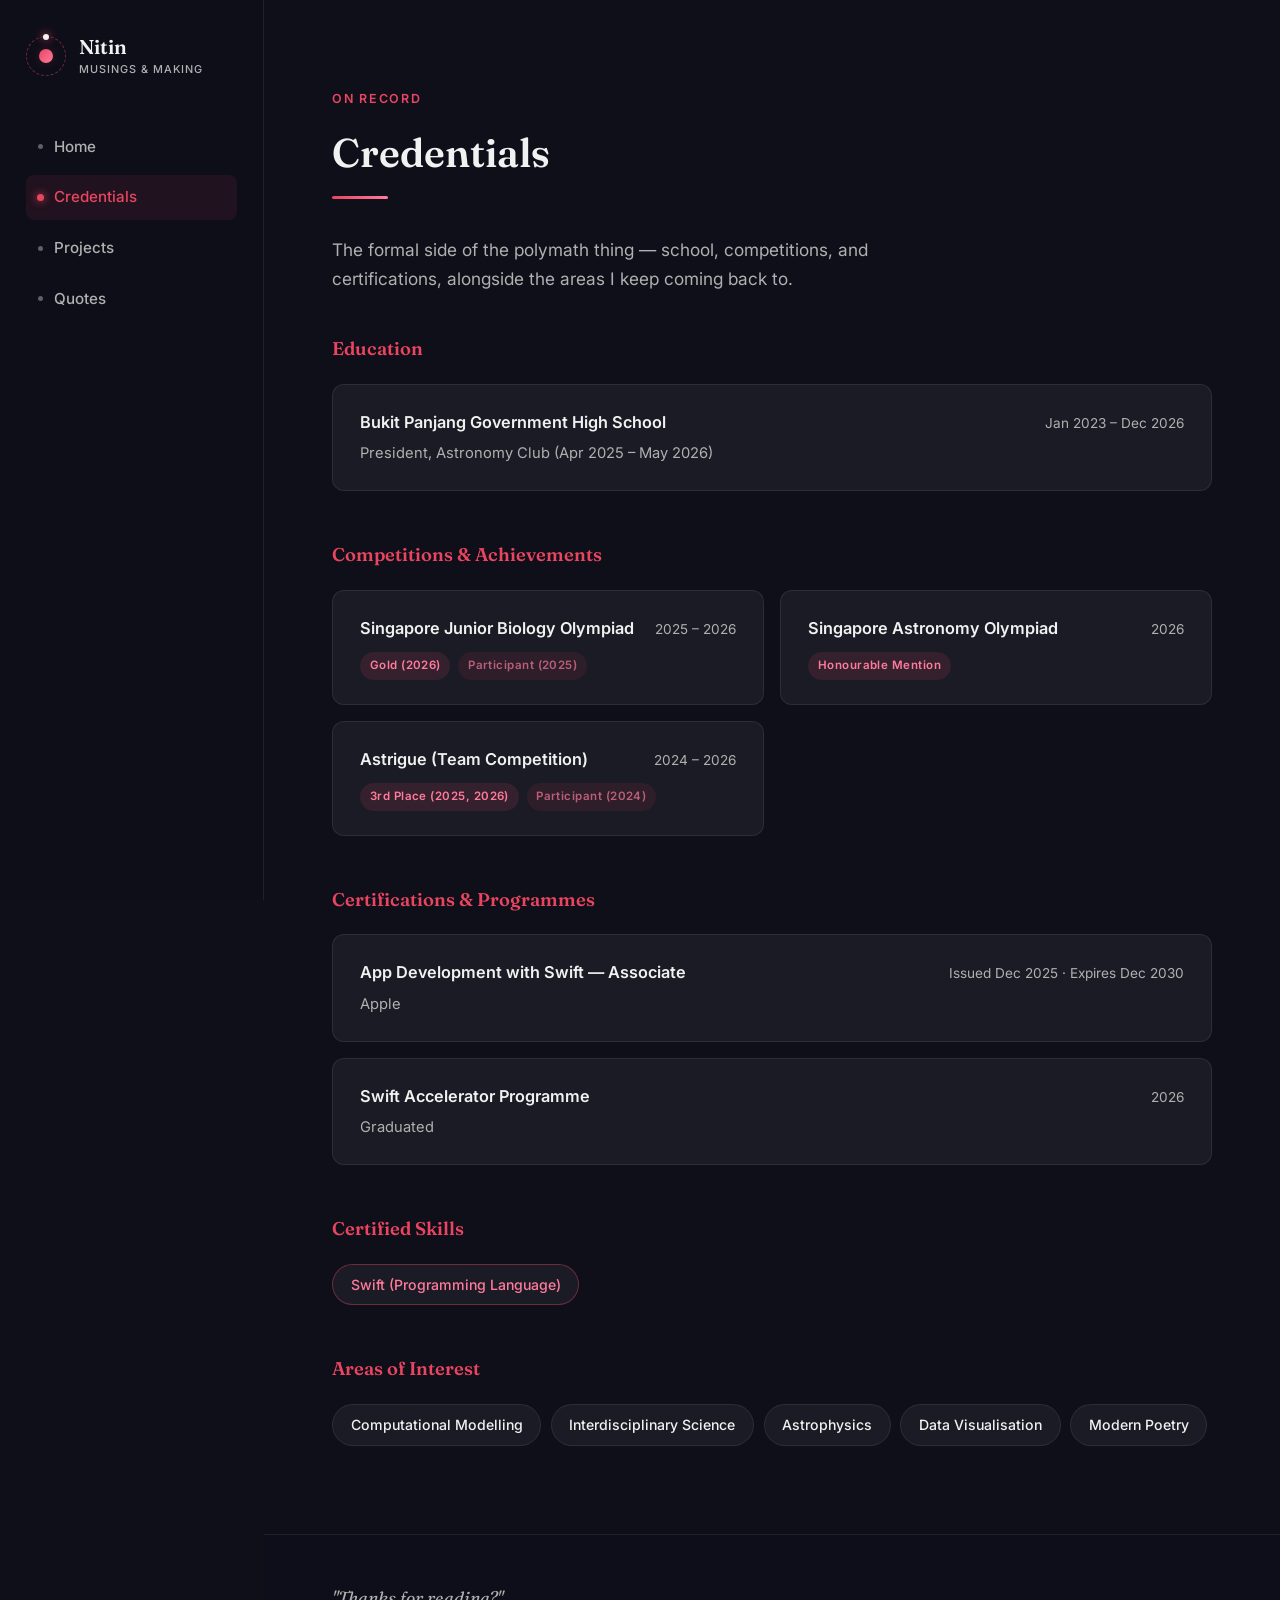
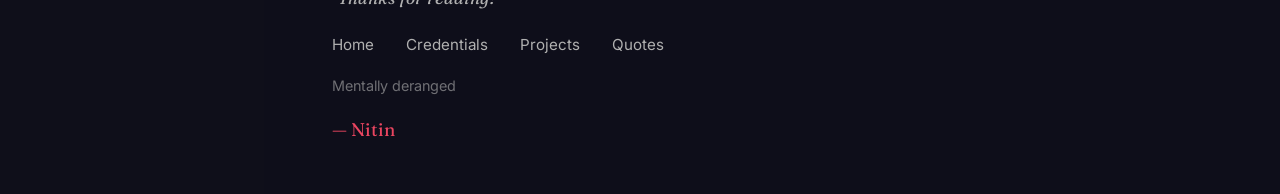
==== credentials.html @ 0cd6c998 "Update credential details and formatting" ====
<!DOCTYPE html>
<html lang="en">
<head>
<meta charset="UTF-8" />
<meta name="viewport" content="width=device-width, initial-scale=1.0" />
<title>Credentials — Nitin Ramesh</title>
<meta name="description" content="Formal credentials, education, competitions, and certifications for Nitin Ramesh." />
<link rel="stylesheet" href="style.css" />
</head>
<body>

<div id="progress-bar"></div>

<aside class="sidebar" id="sidebar">
  <div>
    <a href="index.html" class="brand">
      <span class="brand-orbit">
        <span class="brand-ring"><span class="brand-dot"></span></span>
        <span class="brand-planet"></span>
      </span>
      <span class="brand-text">Nitin<small>Musings &amp; Making</small></span>
    </a>

    <nav class="sidebar-nav">
      <ul>
        <li><a href="index.html">Home</a></li>
        <li><a href="credentials.html" class="active">Credentials</a></li>
        <li><a href="projects.html">Projects</a></li>
        <li><a href="quotes.html">Quotes</a></li>
      </ul>
    </nav>
  </div>
</aside>

<button class="sidebar-toggle" id="sidebarToggle" aria-label="Toggle menu">
  <span></span><span></span><span></span>
</button>
<div class="sidebar-scrim" id="sidebarScrim"></div>

<main class="main-content">

  <section id="credentials" class="page-section" style="min-height: auto;">
    <div class="container reveal">
      <span class="eyebrow">On Record</span>
      <h2>Credentials</h2>
      <div class="section-divider"></div>
      <p class="section-intro">The formal side of the polymath thing — school, competitions, and certifications, alongside the areas I keep coming back to.</p>

      <div class="cred-block">
        <h3>Education</h3>
        <div class="cred-card">
          <div class="cred-card-top">
            <span class="cred-card-title">Bukit Panjang Government High School</span>
            <span class="cred-card-meta">Jan 2023 – Dec 2026</span>
          </div>
          <p class="cred-card-sub">President, Astronomy Club (Apr 2025 – May 2026)</p>
        </div>
      </div>

      <div class="cred-block">
        <h3>Competitions &amp; Achievements</h3>
        <div class="cred-grid">
          <div class="cred-card">
            <div class="cred-card-top">
              <span class="cred-card-title">Singapore Junior Biology Olympiad</span>
              <span class="cred-card-meta">2025 – 2026</span>
            </div>
            <div style="display: flex; gap: 0.5rem; flex-wrap: wrap; margin-top: 0.6rem;">
              <span class="badge" style="margin-top: 0;">Gold (2026)</span>
              <span class="badge" style="margin-top: 0; opacity: 0.7;">Participant (2025)</span>
            </div>
          </div>
          <div class="cred-card">
            <div class="cred-card-top">
              <span class="cred-card-title">Singapore Astronomy Olympiad</span>
              <span class="cred-card-meta">2026</span>
            </div>
            <span class="badge">Honourable Mention</span>
          </div>
          <div class="cred-card">
            <div class="cred-card-top">
              <span class="cred-card-title">Astrigue (Team Competition)</span>
              <span class="cred-card-meta">2024 – 2026</span>
            </div>
            <div style="display: flex; gap: 0.5rem; flex-wrap: wrap; margin-top: 0.6rem;">
              <span class="badge" style="margin-top: 0;">3rd Place (2025, 2026)</span>
              <span class="badge" style="margin-top: 0; opacity: 0.7;">Participant (2024)</span>
            </div>
          </div>
        </div>
      </div>

      <div class="cred-block">
        <h3>Certifications &amp; Programmes</h3>
        <div class="cred-card">
          <div class="cred-card-top">
            <span class="cred-card-title">App Development with Swift — Associate</span>
            <span class="cred-card-meta">Issued Dec 2025 · Expires Dec 2030</span>
          </div>
          <p class="cred-card-sub">Apple</p>
        </div>
        <div class="cred-card">
          <div class="cred-card-top">
            <span class="cred-card-title">Swift Accelerator Programme</span>
            <span class="cred-card-meta">2026</span>
          </div>
          <p class="cred-card-sub">Graduated</p>
        </div>
      </div>

      <div class="cred-block">
        <h3>Certified Skills</h3>
        <div class="pill-row">
          <span class="pill pill-accent">Swift (Programming Language)</span>
        </div>
      </div>

      <div class="cred-block">
        <h3>Areas of Interest</h3>
        <div class="pill-row">
          <span class="pill">Computational Modelling</span>
          <span class="pill">Interdisciplinary Science</span>
          <span class="pill">Astrophysics</span>
          <span class="pill">Data Visualisation</span>
          <span class="pill">Modern Poetry</span>
        </div>
      </div>
    </div>
  </section>

  <footer>
    <div class="footer-content">
      <p class="footer-quote">"Thanks for reading?"</p>
      <div class="footer-links">
        <a href="index.html">Home</a>
        <a href="credentials.html">Credentials</a>
        <a href="projects.html">Projects</a>
        <a href="quotes.html">Quotes</a>
      </div>
      <p style="color: var(--text-secondary); font-size: 0.9rem; opacity: 0.6;">Mentally deranged</p>
      <p class="signature">— Nitin</p>
    </div>
  </footer>
</main>

<button class="back-to-top" id="backToTop" aria-label="Back to top">↑</button>

<script src="quotes-data.js"></script>
<script src="script.js"></script>
</body>
</html>
---- style.css ----
/* =========================================================
   Nitin's Musings — shared stylesheet
   ========================================================= */

@import url('https://fonts.googleapis.com/css2?family=Fraunces:ital,opsz,wght@0,9..144,500;0,9..144,600;0,9..144,700;1,9..144,500&family=Inter:wght@400;500;600;700&display=swap');

/* --- Reset & Base --- */
* {
  margin: 0;
  padding: 0;
  box-sizing: border-box;
}

:root {
  --bg-primary: #0f0f1a;
  --bg-secondary: #1a1a2e;
  --bg-card: rgba(255, 255, 255, 0.05);
  --bg-card-hover: rgba(255, 255, 255, 0.1);
  --text-primary: #f1f1f1;
  --text-secondary: #b0b0b0;
  --highlight: #e94560;
  --highlight-soft: #ff7b9c;
  --border-color: rgba(255, 255, 255, 0.08);
  --shadow-color: rgba(233, 69, 96, 0.2);
  --sidebar-bg: rgba(15, 15, 26, 0.97);
  --sidebar-width: 264px;

  --font-display: 'Fraunces', Georgia, serif;
  --font-body: 'Inter', 'Segoe UI', Tahoma, Geneva, Verdana, sans-serif;
}

html {
  scroll-behavior: smooth;
}

body {
  font-family: var(--font-body);
  background: var(--bg-primary);
  color: var(--text-primary);
  line-height: 1.7;
  overflow-x: hidden;
}

@media (prefers-reduced-motion: reduce) {
  html { scroll-behavior: auto; }
  *, *::before, *::after {
    animation-duration: 0.01ms !important;
    animation-iteration-count: 1 !important;
    transition-duration: 0.01ms !important;
    scroll-behavior: auto !important;
  }
}

a { color: inherit; }

/* --- Progress Bar --- */
#progress-bar {
  position: fixed;
  top: 0;
  left: 0;
  height: 3px;
  background: linear-gradient(90deg, var(--highlight), var(--highlight-soft));
  width: 0%;
  z-index: 1200;
  transition: width 0.1s;
}

/* =========================================================
   Sidebar
   ========================================================= */

.sidebar {
  position: fixed;
  top: 0;
  left: 0;
  width: var(--sidebar-width);
  height: 100vh;
  background: var(--sidebar-bg);
  backdrop-filter: blur(14px);
  border-right: 1px solid var(--border-color);
  display: flex;
  flex-direction: column;
  justify-content: space-between;
  padding: 2.2rem 1.6rem;
  z-index: 1000;
  transition: transform 0.35s ease;
}

.brand {
  display: flex;
  align-items: center;
  gap: 0.85rem;
  text-decoration: none;
}

.brand-orbit {
  position: relative;
  width: 40px;
  height: 40px;
  flex-shrink: 0;
}

.brand-planet {
  position: absolute;
  inset: 13px;
  border-radius: 50%;
  background: linear-gradient(135deg, var(--highlight), var(--highlight-soft));
  box-shadow: 0 0 10px var(--shadow-color);
}

.brand-ring {
  position: absolute;
  inset: 0;
  border: 1px dashed rgba(233, 69, 96, 0.45);
  border-radius: 50%;
  animation: spin 7s linear infinite;
}

.brand-dot {
  position: absolute;
  top: -3px;
  left: 50%;
  transform: translateX(-50%);
  width: 6px;
  height: 6px;
  background: var(--text-primary);
  border-radius: 50%;
  box-shadow: 0 0 8px var(--highlight);
}

@keyframes spin {
  to { transform: rotate(360deg); }
}

.brand-text {
  font-family: var(--font-display);
  font-weight: 600;
  font-size: 1.25rem;
  line-height: 1.2;
  color: var(--text-primary);
}

.brand-text small {
  display: block;
  font-family: var(--font-body);
  font-weight: 500;
  font-size: 0.68rem;
  letter-spacing: 0.09em;
  text-transform: uppercase;
  color: var(--text-secondary);
  margin-top: 0.25rem;
}

.sidebar-nav {
  margin-top: 3rem;
  flex: 1;
}

.sidebar-nav ul {
  list-style: none;
  display: flex;
  flex-direction: column;
  gap: 0.35rem;
}

.sidebar-nav a {
  display: flex;
  align-items: center;
  gap: 0.7rem;
  text-decoration: none;
  color: var(--text-secondary);
  font-weight: 500;
  font-size: 0.95rem;
  padding: 0.6rem 0.75rem;
  border-radius: 8px;
  position: relative;
  transition: color 0.25s, background 0.25s;
}

.sidebar-nav a::before {
  content: '';
  width: 5px;
  height: 5px;
  border-radius: 50%;
  background: var(--text-secondary);
  opacity: 0.5;
  flex-shrink: 0;
  transition: background 0.25s, opacity 0.25s, transform 0.25s;
}

.sidebar-nav a:hover {
  color: var(--text-primary);
  background: var(--bg-card);
}

.sidebar-nav a.active {
  color: var(--highlight);
  background: rgba(233, 69, 96, 0.08);
}

.sidebar-nav a.active::before {
  background: var(--highlight);
  opacity: 1;
  transform: scale(1.4);
  box-shadow: 0 0 6px var(--highlight);
}

.sidebar-bottom {
  border-top: 1px solid var(--border-color);
  padding-top: 1.3rem;
}

.sidebar-quote {
  font-family: var(--font-display);
  font-style: italic;
  font-size: 0.88rem;
  color: var(--text-secondary);
  opacity: 0.8;
  line-height: 1.6;
}

/* --- Mobile sidebar toggle --- */
.sidebar-toggle {
  display: none;
  position: fixed;
  top: 1rem;
  right: 1rem;
  z-index: 1300;
  width: 44px;
  height: 44px;
  border-radius: 10px;
  background: var(--sidebar-bg);
  border: 1px solid var(--border-color);
  flex-direction: column;
  align-items: center;
  justify-content: center;
  gap: 5px;
  cursor: pointer;
}

.sidebar-toggle span {
  display: block;
  width: 20px;
  height: 2px;
  background: var(--text-primary);
  border-radius: 2px;
  transition: all 0.3s;
}

.sidebar-toggle.active span:nth-child(1) { transform: translateY(7px) rotate(45deg); }
.sidebar-toggle.active span:nth-child(2) { opacity: 0; }
.sidebar-toggle.active span:nth-child(3) { transform: translateY(-7px) rotate(-45deg); }

.sidebar-scrim {
  display: none;
  position: fixed;
  inset: 0;
  background: rgba(0, 0, 0, 0.5);
  z-index: 999;
  opacity: 0;
  pointer-events: none;
  transition: opacity 0.3s;
}

.sidebar-scrim.visible {
  opacity: 1;
  pointer-events: auto;
}

/* =========================================================
   Main content
   ========================================================= */

.main-content {
  margin-left: var(--sidebar-width);
  min-height: 100vh;
}

.page-section {
  padding: 5.5rem 3rem;
  min-height: 100vh;
  display: flex;
  flex-direction: column;
  justify-content: center;
}

.page-section:nth-child(even) {
  background: var(--bg-secondary);
}

.container {
  max-width: 880px;
  margin: 0 auto;
  width: 100%;
}

.section-divider {
  width: 56px;
  height: 3px;
  margin-bottom: 2.2rem;
  background: linear-gradient(90deg, var(--highlight), var(--highlight-soft));
  border-radius: 2px;
}

.eyebrow {
  font-family: var(--font-body);
  font-size: 0.78rem;
  letter-spacing: 0.14em;
  text-transform: uppercase;
  color: var(--highlight);
  font-weight: 600;
  margin-bottom: 0.6rem;
  display: block;
}

h1, h2, h3 {
  font-family: var(--font-display);
}

h2 {
  font-size: 2.5rem;
  font-weight: 600;
  margin-bottom: 0.6rem;
  color: var(--text-primary);
}

.section-intro {
  color: var(--text-secondary);
  font-size: 1.08rem;
  margin: 1rem 0 2.5rem;
  max-width: 640px;
}

/* --- Hero --- */
.hero {
  text-align: left;
  background: radial-gradient(circle at 15% 25%, rgba(233, 69, 96, 0.09) 0%, transparent 55%);
  position: relative;
  min-height: 100vh;
}

.hero .container { max-width: 720px; }

.hero .kicker {
  font-family: var(--font-body);
  font-size: 0.85rem;
  letter-spacing: 0.14em;
  text-transform: uppercase;
  color: var(--highlight);
  font-weight: 600;
  margin-bottom: 1.2rem;
}

.hero h1 {
  font-size: 4.2rem;
  font-weight: 600;
  line-height: 1.05;
  margin-bottom: 0.7rem;
  color: var(--text-primary);
}

.hero .subtitle {
  font-family: var(--font-display);
  font-style: italic;
  font-size: 1.35rem;
  color: var(--text-secondary);
  margin-bottom: 1.5rem;
  font-weight: 500;
}

.hero .bio {
  background: var(--bg-card);
  padding: 1.8rem 2rem;
  border-radius: 12px;
  border-left: 3px solid var(--highlight);
  margin-top: 1.5rem;
}

.hero .bio p {
  color: var(--text-secondary);
  font-size: 1.03rem;
  line-height: 1.85;
}

.hero .cta-row {
  display: flex;
  gap: 1rem;
  margin-top: 2rem;
  flex-wrap: wrap;
}

/* --- Thought Cards --- */
.thought-card {
  background: var(--bg-card);
  padding: 2.2rem;
  border-radius: 12px;
  border-left: 4px solid var(--highlight);
  transition: transform 0.3s, background 0.3s, box-shadow 0.3s;
  margin-bottom: 2rem;
  box-shadow: 0 2px 8px rgba(0, 0, 0, 0.2);
}

.thought-card:hover {
  transform: translateY(-4px);
  background: var(--bg-card-hover);
  box-shadow: 0 8px 30px var(--shadow-color);
}

.thought-card h3 {
  color: var(--highlight);
  margin-bottom: 1rem;
  font-size: 1.4rem;
  font-weight: 600;
}

.thought-card p {
  color: var(--text-secondary);
  margin-bottom: 1rem;
  line-height: 1.85;
}

.thought-card p:last-child { margin-bottom: 0; }

.thought-card .card-quote {
  font-family: var(--font-display);
  font-style: italic;
  color: var(--text-primary);
  padding: 1rem 1.5rem;
  border-left: 3px solid var(--highlight);
  margin: 1rem 0;
  background: rgba(255, 255, 255, 0.03);
  border-radius: 0 8px 8px 0;
}

.attribution {
  color: var(--text-secondary);
  font-size: 0.85rem;
  margin-top: 0.6rem;
  opacity: 0.7;
}

/* --- Buttons --- */
.btn {
  display: inline-block;
  padding: 0.8rem 2.1rem;
  background: var(--highlight);
  color: #fff;
  text-decoration: none;
  border-radius: 8px;
  font-weight: 600;
  font-size: 0.95rem;
  transition: transform 0.3s, box-shadow 0.3s;
  box-shadow: 0 4px 12px rgba(233, 69, 96, 0.3);
}

.btn:hover {
  transform: translateY(-2px);
  box-shadow: 0 6px 20px rgba(233, 69, 96, 0.4);
}

.btn-outline {
  display: inline-block;
  padding: 0.8rem 2.1rem;
  background: transparent;
  color: var(--text-primary);
  text-decoration: none;
  border-radius: 8px;
  font-weight: 600;
  font-size: 0.95rem;
  border: 1px solid var(--border-color);
  transition: border-color 0.3s, color 0.3s;
}

.btn-outline:hover {
  border-color: var(--highlight);
  color: var(--highlight);
}

/* --- Quote Teaser --- */
.quote-teaser {
  text-align: left;
  padding: 3rem;
  background: var(--bg-card);
  border-radius: 12px;
  border: 1px solid var(--border-color);
}

.quote-teaser p:first-child {
  font-size: 1.25rem;
  color: var(--text-primary);
  font-family: var(--font-display);
}

.quote-teaser p {
  color: var(--text-secondary);
  margin: 0.8rem 0 1.6rem;
}

/* =========================================================
   Credentials section
   ========================================================= */

.cred-block {
  margin-bottom: 3rem;
}

.cred-block:last-child { margin-bottom: 0; }

.cred-block h3 {
  font-size: 1.15rem;
  color: var(--highlight);
  margin-bottom: 1.2rem;
  font-weight: 600;
}

.cred-card {
  background: var(--bg-card);
  border: 1px solid var(--border-color);
  border-radius: 12px;
  padding: 1.5rem 1.7rem;
  margin-bottom: 1rem;
  transition: background 0.25s, transform 0.25s;
}

.cred-card:hover {
  background: var(--bg-card-hover);
  transform: translateY(-2px);
}

.cred-card-top {
  display: flex;
  justify-content: space-between;
  align-items: baseline;
  gap: 1rem;
  flex-wrap: wrap;
}

.cred-card-title {
  font-weight: 600;
  color: var(--text-primary);
  font-size: 1.02rem;
}

.cred-card-meta {
  color: var(--text-secondary);
  font-size: 0.85rem;
  white-space: nowrap;
}

.cred-card-sub {
  color: var(--text-secondary);
  font-size: 0.92rem;
  margin-top: 0.3rem;
}

.cred-grid {
  display: grid;
  grid-template-columns: repeat(2, 1fr);
  gap: 1rem;
}

.cred-grid .cred-card { margin-bottom: 0; }

.badge {
  display: inline-block;
  font-size: 0.72rem;
  font-weight: 600;
  letter-spacing: 0.04em;
  padding: 0.25rem 0.6rem;
  border-radius: 999px;
  background: rgba(233, 69, 96, 0.12);
  color: var(--highlight-soft);
  margin-top: 0.6rem;
}

.pill-row {
  display: flex;
  flex-wrap: wrap;
  gap: 0.6rem;
}

.pill {
  padding: 0.5rem 1.1rem;
  border-radius: 999px;
  background: var(--bg-card);
  border: 1px solid var(--border-color);
  color: var(--text-primary);
  font-size: 0.88rem;
  font-weight: 500;
}

.pill.pill-accent {
  border-color: rgba(233, 69, 96, 0.4);
  color: var(--highlight-soft);
}

/* =========================================================
   Projects page
   ========================================================= */

.projects-grid {
  display: grid;
  grid-template-columns: repeat(2, 1fr);
  gap: 1.4rem;
}

.project-card {
  background: var(--bg-card);
  border: 1px solid var(--border-color);
  border-radius: 12px;
  padding: 1.8rem;
  transition: transform 0.3s, background 0.3s, box-shadow 0.3s;
}

.project-card:hover {
  transform: translateY(-4px);
  background: var(--bg-card-hover);
  box-shadow: 0 8px 30px var(--shadow-color);
}

.empty-state {
  grid-column: 1 / -1;
  text-align: center;
  padding: 3.5rem 2rem;
  border: 1px dashed var(--border-color);
  border-radius: 12px;
  color: var(--text-secondary);
}

.empty-state-sub {
  font-size: 0.9rem;
  opacity: 0.7;
  margin-top: 0.5rem;
}

.empty-state code {
  background: var(--bg-card);
  padding: 0.15rem 0.4rem;
  border-radius: 4px;
  font-size: 0.85em;
}

/* =========================================================
   Quotes page
   ========================================================= */

.quotes-grid {
  display: grid;
  grid-template-columns: repeat(2, 1fr);
  gap: 1.4rem;
}

.quote-card {
  background: var(--bg-card);
  border: 1px solid var(--border-color);
  border-radius: 12px;
  padding: 1.8rem;
  display: flex;
  flex-direction: column;
  justify-content: space-between;
  transition: transform 0.3s, background 0.3s, box-shadow 0.3s;
}

.quote-card:hover {
  transform: translateY(-4px);
  background: var(--bg-card-hover);
  box-shadow: 0 8px 30px var(--shadow-color);
}

.quote-card blockquote {
  font-family: var(--font-display);
  font-style: italic;
  font-size: 1.12rem;
  color: var(--text-primary);
  line-height: 1.6;
  margin-bottom: 1.2rem;
}

.quote-card .attribution { margin-top: 0; }

.quote-tag {
  display: inline-block;
  font-size: 0.7rem;
  letter-spacing: 0.08em;
  text-transform: uppercase;
  color: var(--highlight);
  font-weight: 600;
  margin-bottom: 0.9rem;
}

/* --- Footer --- */
footer {
  background: var(--sidebar-bg);
  padding: 3rem;
  border-top: 1px solid var(--border-color);
}

.footer-content { max-width: 880px; margin: 0 auto; }

.footer-quote {
  font-family: var(--font-display);
  font-style: italic;
  margin-bottom: 1.2rem;
  color: var(--text-secondary);
  font-size: 1.1rem;
}

.footer-links {
  display: flex;
  gap: 2rem;
  margin: 1rem 0;
}

.footer-links a {
  color: var(--text-secondary);
  text-decoration: none;
  transition: color 0.3s;
  font-size: 0.95rem;
}

.footer-links a:hover { color: var(--highlight); }

.signature {
  font-family: var(--font-display);
  font-size: 1.15rem;
  color: var(--highlight);
  margin-top: 1rem;
}

/* --- Back to Top --- */
.back-to-top {
  position: fixed;
  bottom: 2rem;
  right: 2rem;
  z-index: 900;
  background: var(--highlight);
  color: #fff;
  border: none;
  border-radius: 50%;
  width: 46px;
  height: 46px;
  font-size: 1.4rem;
  cursor: pointer;
  box-shadow: 0 4px 12px rgba(0, 0, 0, 0.4);
  transition: transform 0.3s, opacity 0.3s;
  display: flex;
  align-items: center;
  justify-content: center;
  opacity: 0;
  pointer-events: none;
  transform: translateY(20px);
}

.back-to-top.visible {
  opacity: 1;
  pointer-events: auto;
}

.back-to-top:hover { transform: scale(1.1); }

/* --- Reveal on scroll --- */
.reveal {
  opacity: 0;
  transform: translateY(20px);
  transition: opacity 0.6s ease, transform 0.6s ease;
}

.reveal.in-view {
  opacity: 1;
  transform: translateY(0);
}

:focus-visible {
  outline: 2px solid var(--highlight);
  outline-offset: 3px;
}

/* =========================================================
   Responsive
   ========================================================= */

@media (max-width: 980px) {
  .cred-grid,
  .quotes-grid,
  .projects-grid {
    grid-template-columns: 1fr;
  }
}

@media (max-width: 860px) {
  .sidebar {
    transform: translateX(-100%);
    width: 260px;
  }

  .sidebar.open { transform: translateX(0); }

  .sidebar-toggle { display: flex; }

  .sidebar-scrim { display: block; }

  .main-content { margin-left: 0; }

  .page-section { padding: 4.5rem 1.5rem 3.5rem; }

  .hero h1 { font-size: 2.8rem; }

  .hero .subtitle { font-size: 1.1rem; }

  h2 { font-size: 2rem; }

  .cred-card-top { flex-direction: column; align-items: flex-start; gap: 0.2rem; }
}

@media (max-width: 480px) {
  .hero h1 { font-size: 2.2rem; }

  .thought-card, .cred-card, .quote-card { padding: 1.4rem; }

  .page-section { padding: 4rem 1.1rem 3rem; }

  footer { padding: 2.2rem 1.2rem; }

  .quote-teaser { padding: 2rem 1.4rem; }
}
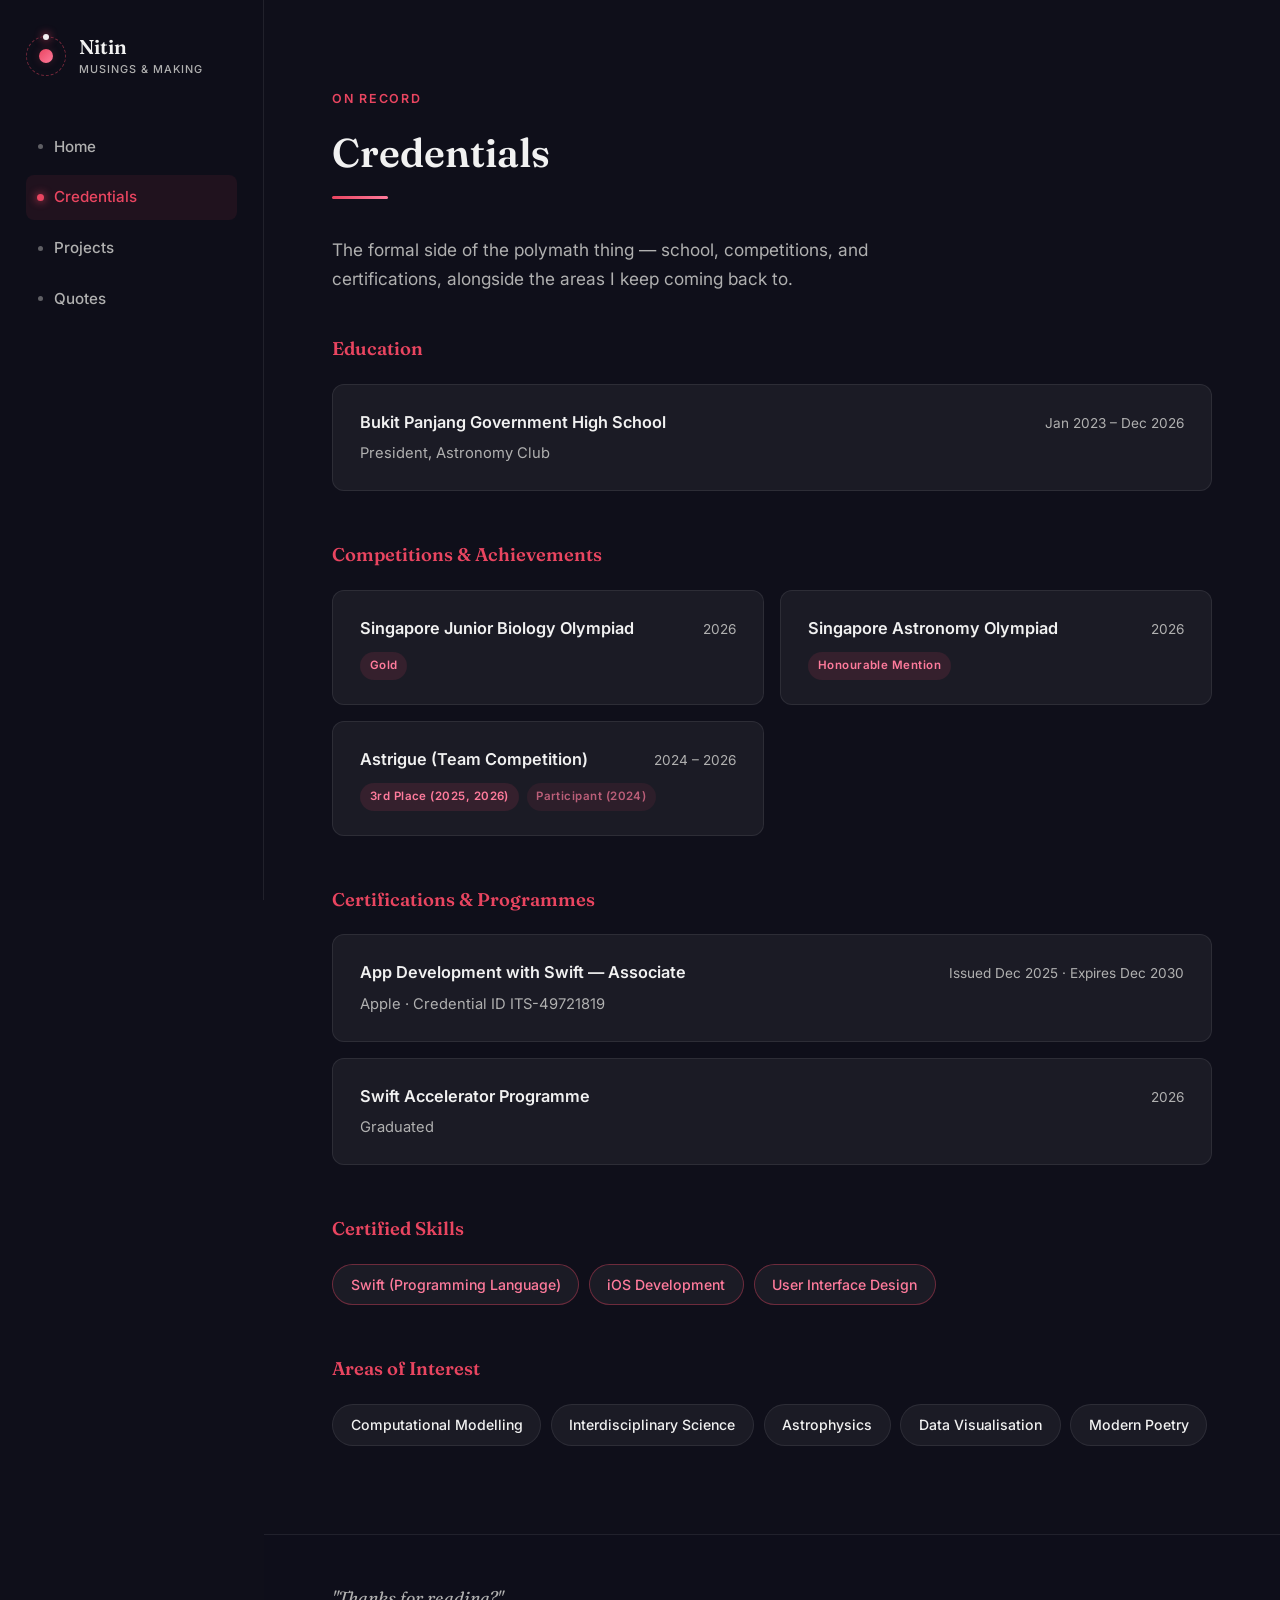
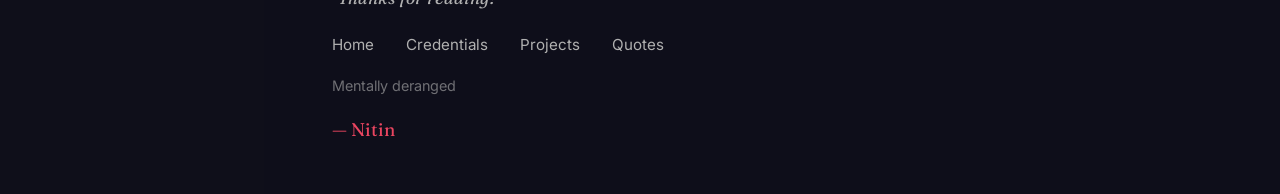
==== commit c63d5f4b: "f" ====
--- a/credentials.html
+++ b/credentials.html
@@ -53,7 +53,7 @@
             <span class="cred-card-title">Bukit Panjang Government High School</span>
             <span class="cred-card-meta">Jan 2023 – Dec 2026</span>
           </div>
-          <p class="cred-card-sub">President, Astronomy Club (Apr 2025 – May 2026)</p>
+          <p class="cred-card-sub">President, Astronomy Club</p>
         </div>
       </div>
 
@@ -63,12 +63,9 @@
           <div class="cred-card">
             <div class="cred-card-top">
               <span class="cred-card-title">Singapore Junior Biology Olympiad</span>
-              <span class="cred-card-meta">2025 – 2026</span>
+              <span class="cred-card-meta">2026</span>
             </div>
-            <div style="display: flex; gap: 0.5rem; flex-wrap: wrap; margin-top: 0.6rem;">
-              <span class="badge" style="margin-top: 0;">Gold (2026)</span>
-              <span class="badge" style="margin-top: 0; opacity: 0.7;">Participant (2025)</span>
-            </div>
+            <span class="badge">Gold</span>
           </div>
           <div class="cred-card">
             <div class="cred-card-top">
@@ -97,7 +94,7 @@
             <span class="cred-card-title">App Development with Swift — Associate</span>
             <span class="cred-card-meta">Issued Dec 2025 · Expires Dec 2030</span>
           </div>
-          <p class="cred-card-sub">Apple</p>
+          <p class="cred-card-sub">Apple · Credential ID ITS-49721819</p>
         </div>
         <div class="cred-card">
           <div class="cred-card-top">
@@ -112,6 +109,8 @@
         <h3>Certified Skills</h3>
         <div class="pill-row">
           <span class="pill pill-accent">Swift (Programming Language)</span>
+          <span class="pill pill-accent">iOS Development</span>
+          <span class="pill pill-accent">User Interface Design</span>
         </div>
       </div>
 
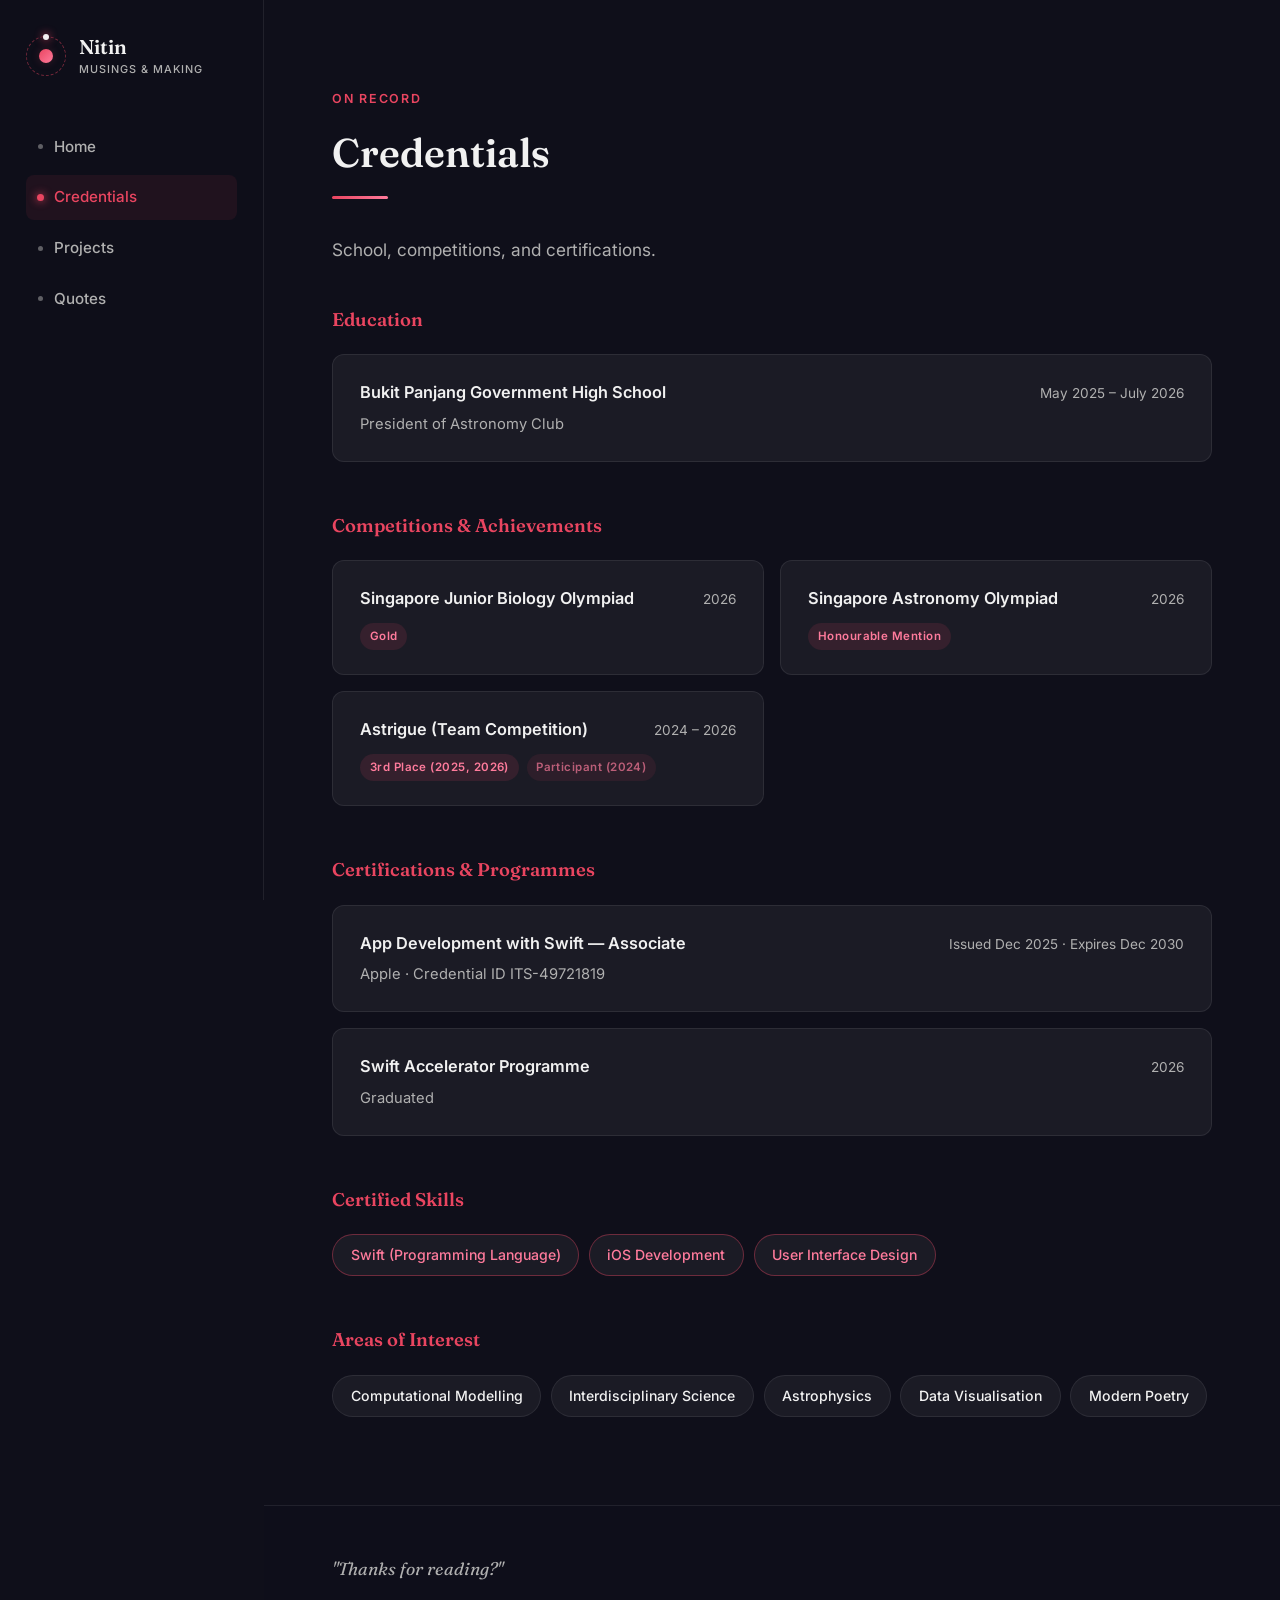
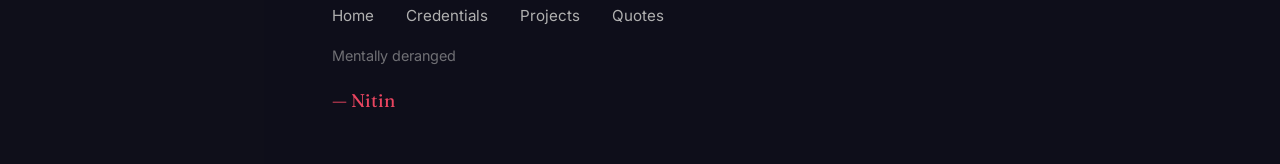
==== commit 75493275: "Refine credentials section text for clarity" ====
--- a/credentials.html
+++ b/credentials.html
@@ -44,16 +44,16 @@
       <span class="eyebrow">On Record</span>
       <h2>Credentials</h2>
       <div class="section-divider"></div>
-      <p class="section-intro">The formal side of the polymath thing — school, competitions, and certifications, alongside the areas I keep coming back to.</p>
+      <p class="section-intro">School, competitions, and certifications.</p>
 
       <div class="cred-block">
         <h3>Education</h3>
         <div class="cred-card">
           <div class="cred-card-top">
             <span class="cred-card-title">Bukit Panjang Government High School</span>
-            <span class="cred-card-meta">Jan 2023 – Dec 2026</span>
+            <span class="cred-card-meta">May 2025 – July 2026</span>
           </div>
-          <p class="cred-card-sub">President, Astronomy Club</p>
+          <p class="cred-card-sub">President of Astronomy Club</p>
         </div>
       </div>
 
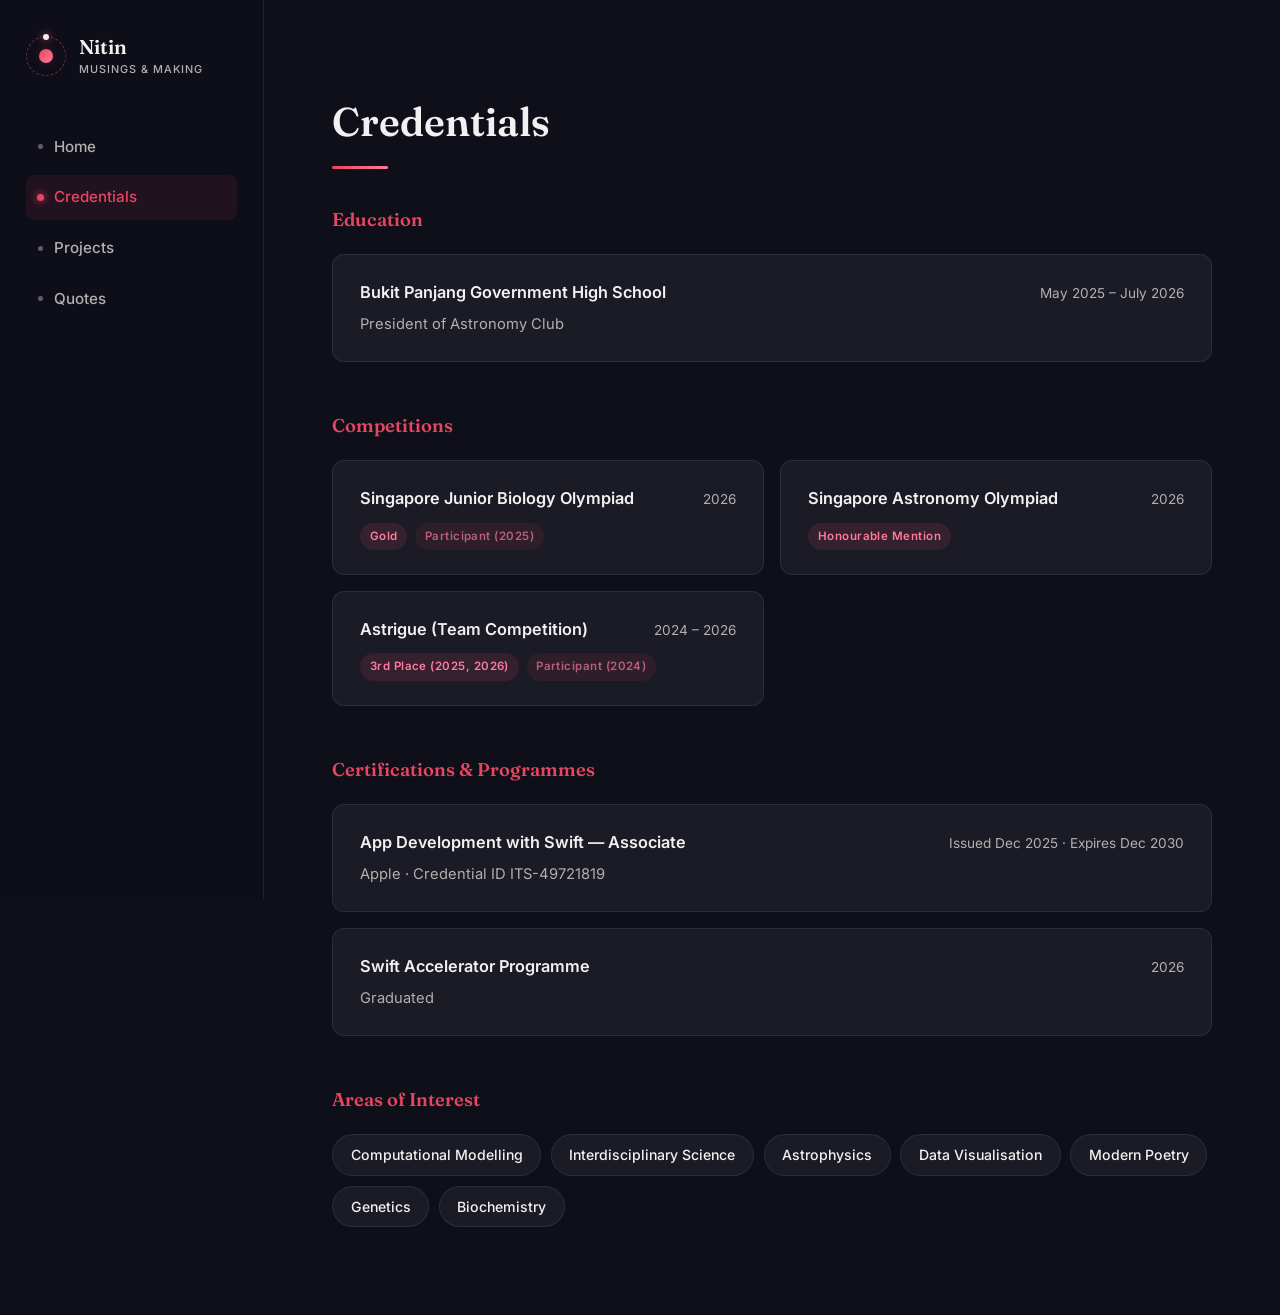
==== commit bf0c03f9: "Refactor credentials.html to streamline content Removed unnecessary elements and updated section tit" ====
--- a/credentials.html
+++ b/credentials.html
@@ -3,7 +3,7 @@
 <head>
 <meta charset="UTF-8" />
 <meta name="viewport" content="width=device-width, initial-scale=1.0" />
-<title>Credentials — Nitin Ramesh</title>
+<title>Credentials</title>
 <meta name="description" content="Formal credentials, education, competitions, and certifications for Nitin Ramesh." />
 <link rel="stylesheet" href="style.css" />
 </head>
@@ -41,10 +41,8 @@
 
   <section id="credentials" class="page-section" style="min-height: auto;">
     <div class="container reveal">
-      <span class="eyebrow">On Record</span>
       <h2>Credentials</h2>
       <div class="section-divider"></div>
-      <p class="section-intro">School, competitions, and certifications.</p>
 
       <div class="cred-block">
         <h3>Education</h3>
@@ -58,14 +56,17 @@
       </div>
 
       <div class="cred-block">
-        <h3>Competitions &amp; Achievements</h3>
+        <h3>Competitions</h3>
         <div class="cred-grid">
           <div class="cred-card">
             <div class="cred-card-top">
               <span class="cred-card-title">Singapore Junior Biology Olympiad</span>
               <span class="cred-card-meta">2026</span>
             </div>
-            <span class="badge">Gold</span>
+            <div style="display: flex; gap: 0.5rem; flex-wrap: wrap; margin-top: 0.6rem;">
+              <span class="badge" style="margin-top: 0;">Gold</span>
+              <span class="badge" style="margin-top: 0; opacity: 0.7;">Participant (2025)</span>
+            </div>
           </div>
           <div class="cred-card">
             <div class="cred-card-top">
@@ -106,15 +107,6 @@
       </div>
 
       <div class="cred-block">
-        <h3>Certified Skills</h3>
-        <div class="pill-row">
-          <span class="pill pill-accent">Swift (Programming Language)</span>
-          <span class="pill pill-accent">iOS Development</span>
-          <span class="pill pill-accent">User Interface Design</span>
-        </div>
-      </div>
-
-      <div class="cred-block">
         <h3>Areas of Interest</h3>
         <div class="pill-row">
           <span class="pill">Computational Modelling</span>
@@ -122,24 +114,12 @@
           <span class="pill">Astrophysics</span>
           <span class="pill">Data Visualisation</span>
           <span class="pill">Modern Poetry</span>
+          <span class="pill">Genetics</span>
+          <span class="pill">Biochemistry</span>
         </div>
       </div>
     </div>
   </section>
-
-  <footer>
-    <div class="footer-content">
-      <p class="footer-quote">"Thanks for reading?"</p>
-      <div class="footer-links">
-        <a href="index.html">Home</a>
-        <a href="credentials.html">Credentials</a>
-        <a href="projects.html">Projects</a>
-        <a href="quotes.html">Quotes</a>
-      </div>
-      <p style="color: var(--text-secondary); font-size: 0.9rem; opacity: 0.6;">Mentally deranged</p>
-      <p class="signature">— Nitin</p>
-    </div>
-  </footer>
 </main>
 
 <button class="back-to-top" id="backToTop" aria-label="Back to top">↑</button>
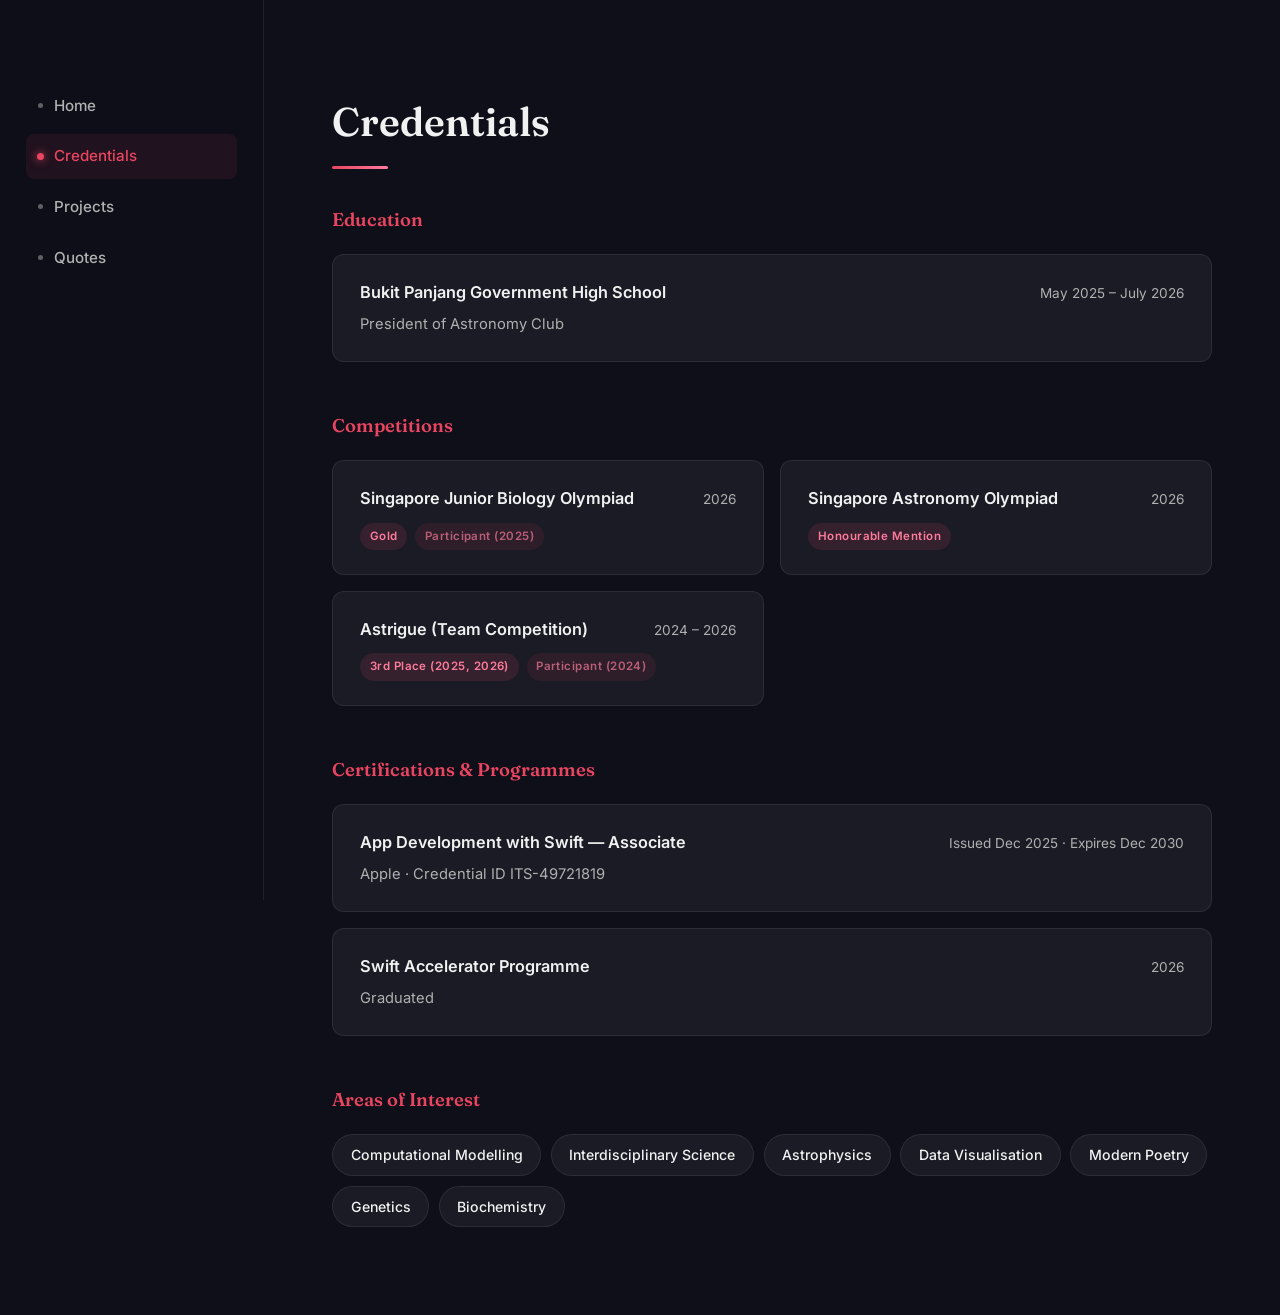
==== commit 96e2b7fe: "Remove brand link from sidebar in credentials.html Removed brand link and associated elements from s" ====
--- a/credentials.html
+++ b/credentials.html
@@ -13,14 +13,6 @@
 
 <aside class="sidebar" id="sidebar">
   <div>
-    <a href="index.html" class="brand">
-      <span class="brand-orbit">
-        <span class="brand-ring"><span class="brand-dot"></span></span>
-        <span class="brand-planet"></span>
-      </span>
-      <span class="brand-text">Nitin<small>Musings &amp; Making</small></span>
-    </a>
-
     <nav class="sidebar-nav">
       <ul>
         <li><a href="index.html">Home</a></li>
@@ -121,9 +113,6 @@
     </div>
   </section>
 </main>
-
-<button class="back-to-top" id="backToTop" aria-label="Back to top">↑</button>
-
 <script src="quotes-data.js"></script>
 <script src="script.js"></script>
 </body>
